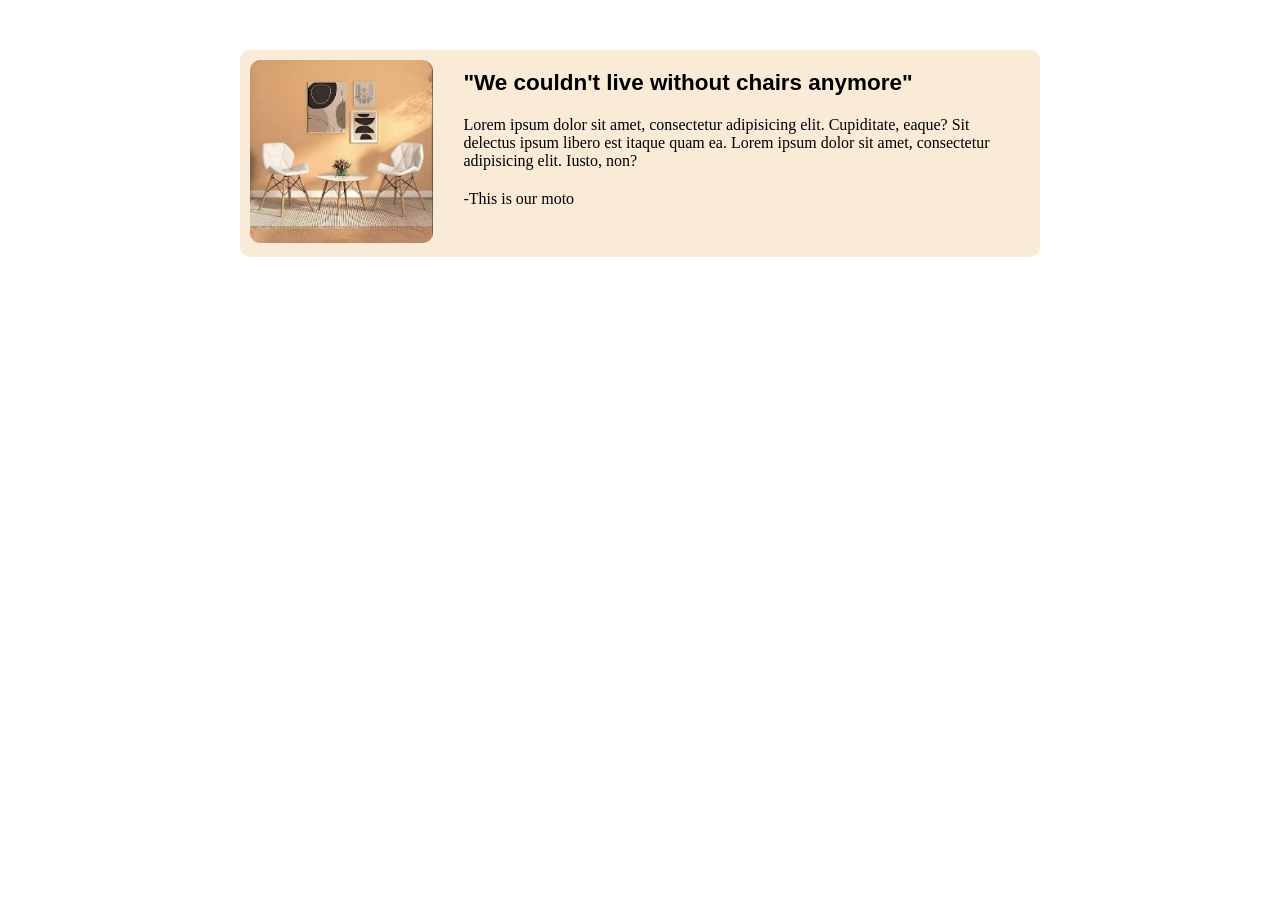
==== 15-09-26/index.html @ 0070ad84 "Add web development training files" ====
<!DOCTYPE html>
<html lang="en">
<head>
    <meta charset="UTF-8">
    <meta name="viewport" content="width=device-width, initial-scale=1.0">
    <link rel="stylesheet" href="style.css">
    <title>Document</title>
</head>
<body>
    <div class="container">

       <div class="box">
         <div class="img-container">
            <img src="./chair.jpg" alt="chair">
        </div>
        <div class="text-container">
            <header class="header"><h3><b>"We couldn't live without chairs anymore"</b></h3></header>
            <p class="text1">Lorem ipsum dolor sit amet, consectetur adipisicing elit. Cupiditate, eaque? Sit delectus ipsum libero est itaque quam ea.
                Lorem ipsum dolor sit amet, consectetur adipisicing elit. Iusto, non?
            </p>
            <p class="caption">-This is our moto</p>
        </div>
       </div>
    </div>
</body>
</html>
---- 15-09-26/style.css ----
*{
    margin: 0px;
    padding:0px;
    box-sizing:border-box;
}
.container{
    display:flex;
    justify-content: center;
    width:70%;
    margin: 10px auto;
    align-items: center;
    padding:20px;

}
.box{
    display:flex;
    background-color: antiquewhite;
   justify-content: stretch;
    border-radius: 10px;
    box-sizing: border-box;
    margin: 20px;
    width:800px;
}
.text-container{
display: flex;
flex-direction: column;
row-gap: 20px;
margin:20px;
}
.img-container{
    width:50%;
    margin:10px;
}
 img{
width:100%;
border-radius: 10px;
}
.header{
    font-family: Arial, Helvetica, sans-serif;
    font-size: larger;
    
}
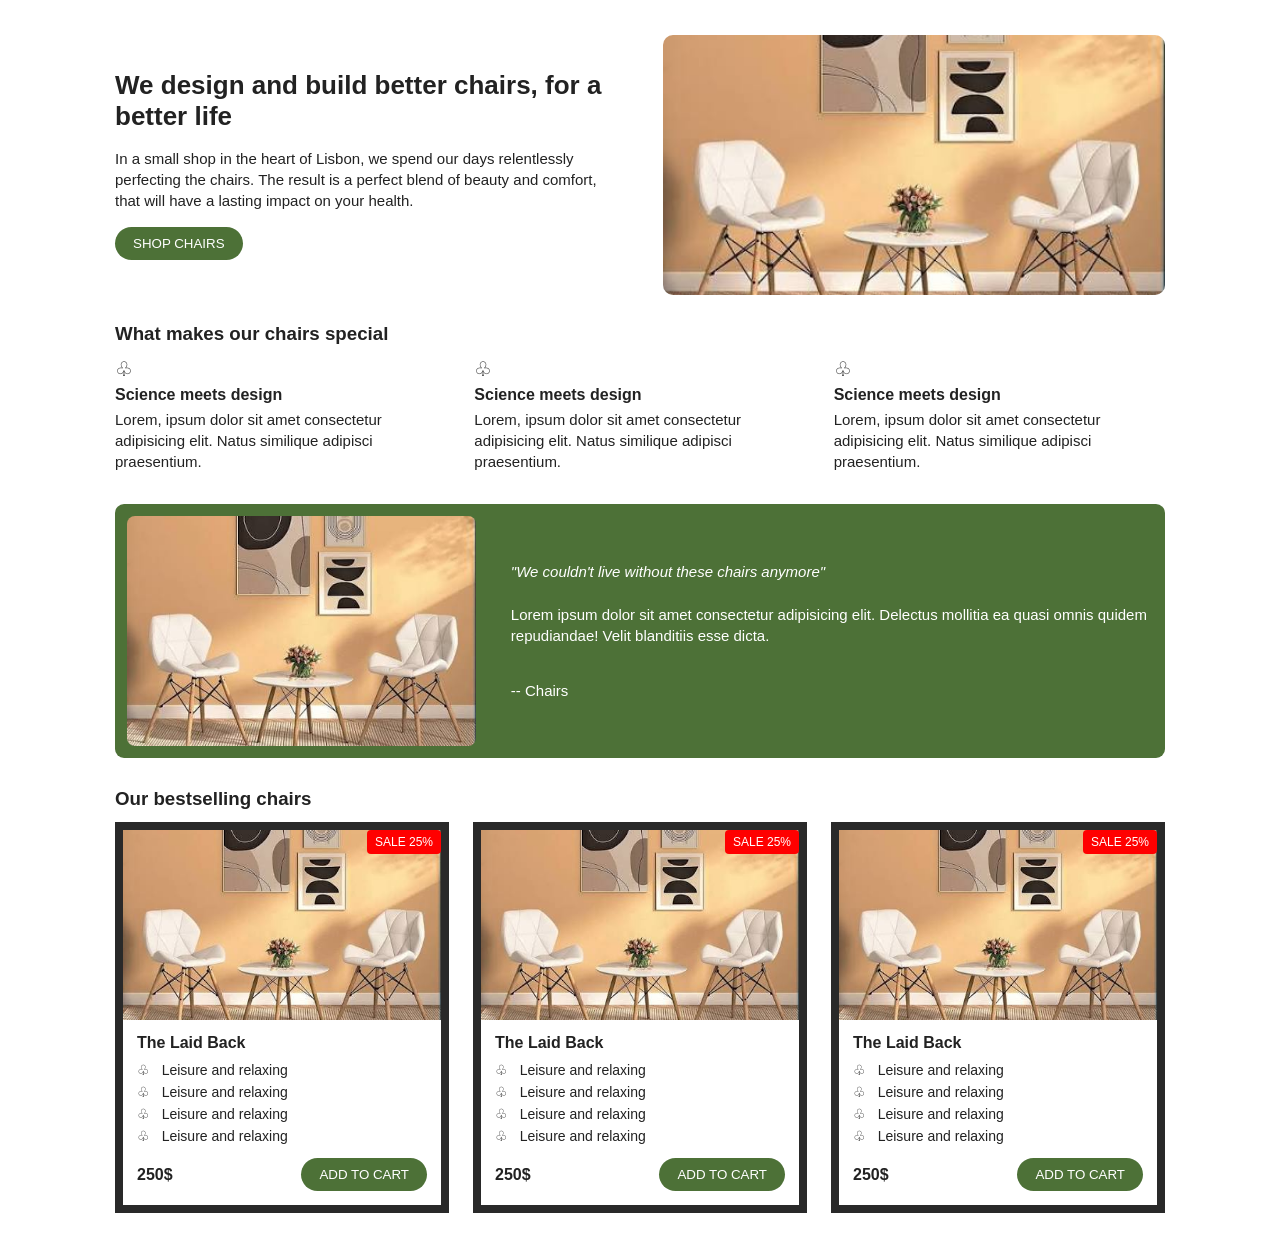
==== commit 75403811: "Rename index2.html to index.html" ====
--- a/15-09-26/index.html
+++ b/15-09-26/index.html
@@ -3,24 +3,96 @@
 <head>
     <meta charset="UTF-8">
     <meta name="viewport" content="width=device-width, initial-scale=1.0">
-    <link rel="stylesheet" href="style.css">
-    <title>Document</title>
+    <link rel="stylesheet" href="./style2.css">
+    <title>Chair Shop</title>
 </head>
 <body>
     <div class="container">
+        <div class="intro">
+            <div class="intro-text">
+                <h2>We design and build better chairs, for a better life</h2>
+                <p>In a small shop in the heart of Lisbon, we spend our days relentlessly perfecting the chairs. The result is a perfect blend of beauty and comfort, that will have a lasting impact on your health.</p>
+                <button>SHOP CHAIRS</button>
+            </div>
+            <img src="chair.jpg" alt="A pair of comfortable chairs">
+        </div>
 
-       <div class="box">
-         <div class="img-container">
-            <img src="./chair.jpg" alt="chair">
+        <h3 class="section-title">What makes our chairs special</h3>
+        <div class="features">
+            <div>
+                <span>♧</span>
+                <h4>Science meets design</h4>
+                <p>Lorem, ipsum dolor sit amet consectetur adipisicing elit. Natus similique adipisci praesentium.</p>
+            </div>
+            <div>
+                <span>♧</span>
+                <h4>Science meets design</h4>
+                <p>Lorem, ipsum dolor sit amet consectetur adipisicing elit. Natus similique adipisci praesentium.</p>
+            </div>
+            <div>
+                <span>♧</span>
+                <h4>Science meets design</h4>
+                <p>Lorem, ipsum dolor sit amet consectetur adipisicing elit. Natus similique adipisci praesentium.</p>
+            </div>
         </div>
-        <div class="text-container">
-            <header class="header"><h3><b>"We couldn't live without chairs anymore"</b></h3></header>
-            <p class="text1">Lorem ipsum dolor sit amet, consectetur adipisicing elit. Cupiditate, eaque? Sit delectus ipsum libero est itaque quam ea.
-                Lorem ipsum dolor sit amet, consectetur adipisicing elit. Iusto, non?
-            </p>
-            <p class="caption">-This is our moto</p>
+
+        <div class="quote">
+            <img src="chair.jpg" alt="Chairs in a bright room">
+            <div>
+                <p class="quote-title">"We couldn't live without these chairs anymore"</p>
+                <p>Lorem ipsum dolor sit amet consectetur adipisicing elit. Delectus mollitia ea quasi omnis quidem repudiandae! Velit blanditiis esse dicta.</p>
+                <p class="quote-name">-- Chairs</p>
+            </div>
         </div>
-       </div>
+
+        <h3 class="section-title">Our bestselling chairs</h3>
+        <div class="products">
+            <div class="product">
+                <p class="sale-tag">SALE 25%</p>
+                <img src="chair.jpg" alt="The Laid Back chair">
+                <div class="product-info">
+                    <h4>The Laid Back</h4>
+                    <p>♧ &nbsp; Leisure and relaxing</p>
+                    <p>♧ &nbsp; Leisure and relaxing</p>
+                    <p>♧ &nbsp; Leisure and relaxing</p>
+                    <p>♧ &nbsp; Leisure and relaxing</p>
+                    <div class="product-bottom">
+                        <strong>250$</strong>
+                        <button>ADD TO CART</button>
+                    </div>
+                </div>
+            </div>
+            <div class="product">
+                <p class="sale-tag">SALE 25%</p>
+                <img src="chair.jpg" alt="The Laid Back chair">
+                <div class="product-info">
+                    <h4>The Laid Back</h4>
+                    <p>♧ &nbsp; Leisure and relaxing</p>
+                    <p>♧ &nbsp; Leisure and relaxing</p>
+                    <p>♧ &nbsp; Leisure and relaxing</p>
+                    <p>♧ &nbsp; Leisure and relaxing</p>
+                    <div class="product-bottom">
+                        <strong>250$</strong>
+                        <button>ADD TO CART</button>
+                    </div>
+                </div>
+            </div>
+            <div class="product">
+                <p class="sale-tag">SALE 25%</p>
+                <img src="chair.jpg" alt="The Laid Back chair">
+                <div class="product-info">
+                    <h4>The Laid Back</h4>
+                    <p>♧ &nbsp; Leisure and relaxing</p>
+                    <p>♧ &nbsp; Leisure and relaxing</p>
+                    <p>♧ &nbsp; Leisure and relaxing</p>
+                    <p>♧ &nbsp; Leisure and relaxing</p>
+                    <div class="product-bottom">
+                        <strong>250$</strong>
+                        <button>ADD TO CART</button>
+                    </div>
+                </div>
+            </div>
+        </div>
     </div>
 </body>
-</html>+</html>
--- a/15-09-26/style2.css
+++ b/15-09-26/style2.css
@@ -0,0 +1,203 @@
+* {
+    margin: 0;
+    padding: 0;
+    box-sizing: border-box;
+}
+
+body {
+    font-family: Arial, Helvetica, sans-serif;
+    color: #222;
+}
+
+.container {
+    width: 90%;
+    max-width: 1050px;
+    margin: 35px auto;
+}
+
+.intro {
+    display: flex;
+    align-items: center;
+    gap: 45px;
+    margin-bottom: 28px;
+}
+
+.intro-text {
+    flex: 1;
+}
+
+.intro h2 {
+    font-size: 26px;
+    margin-bottom: 16px;
+}
+
+.intro p,
+.features p,
+.quote p {
+    font-size: 15px;
+    line-height: 1.4;
+}
+
+.intro button,
+.product button {
+    background-color: #4d7137;
+    color: white;
+    border: none;
+    border-radius: 20px;
+    padding: 9px 18px;
+    margin-top: 16px;
+}
+
+.intro img {
+    flex: 1;
+    width: 0;
+    height: 260px;
+    object-fit: cover;
+    border-radius: 10px;
+}
+
+.section-title {
+    margin: 20px 0 12px;
+}
+
+.features {
+    display: grid;
+    grid-template-columns: repeat(3, minmax(0, 1fr));
+    gap: 28px;
+    margin-bottom: 32px;
+}
+
+.features span {
+    font-size: 20px;
+}
+
+.features h4 {
+    margin: 5px 0;
+}
+
+.quote {
+    display: flex;
+    align-items: center;
+    gap: 35px;
+    background-color: #4d7137;
+    color: white;
+    padding: 12px;
+    border-radius: 9px;
+    margin-bottom: 30px;
+}
+
+.quote img {
+    width: 34%;
+    flex-shrink: 0;
+    height: 230px;
+    object-fit: cover;
+    border-radius: 8px;
+}
+
+.quote > div {
+    display: flex;
+    flex-direction: column;
+    gap: 22px;
+}
+
+.quote-title {
+    font-style: italic;
+}
+
+.quote-name {
+    margin-top: 12px;
+}
+
+.products {
+    display: grid;
+    grid-template-columns: repeat(3, minmax(0, 1fr));
+    gap: 24px;
+}
+
+.product {
+    flex: 1;
+    background-color: #292929;
+    padding: 8px;
+    position: relative;
+}
+
+.sale-tag {
+    position: absolute;
+    top: 8px;
+    right: 8px;
+    background-color: red;
+    color: white;
+    padding: 5px 8px;
+    border-radius: 4px;
+    font-size: 12px;
+    z-index: 1;
+}
+
+.product img {
+    width: 100%;
+    height: 190px;
+    object-fit: cover;
+    display: block;
+}
+
+.product-info {
+    background-color: white;
+    padding: 14px;
+}
+
+.product-info h4 {
+    margin-bottom: 10px;
+}
+
+.product-info p {
+    margin: 6px 0;
+    font-size: 14px;
+}
+
+.product-bottom {
+    display: flex;
+    align-items: center;
+    justify-content: space-between;
+    margin-top: 14px;
+}
+
+.product button {
+    margin: 0;
+}
+
+@media (max-width: 800px) {
+    .products {
+        grid-template-columns: repeat(2, minmax(0, 1fr));
+    }
+}
+
+@media (max-width: 650px) {
+    .intro {
+        flex-direction: column;
+        align-items: stretch;
+        gap: 20px;
+    }
+
+    .intro-text,
+    .intro img {
+        width: 100%;
+    }
+
+    .products {
+        grid-template-columns: 1fr;
+    }
+
+    .features {
+        grid-template-columns: 1fr;
+    }
+
+    .quote {
+        flex-direction: column;
+        align-items: stretch;
+    }
+
+    .quote img {
+        width: 100%;
+        height: 200px;
+    }
+}
